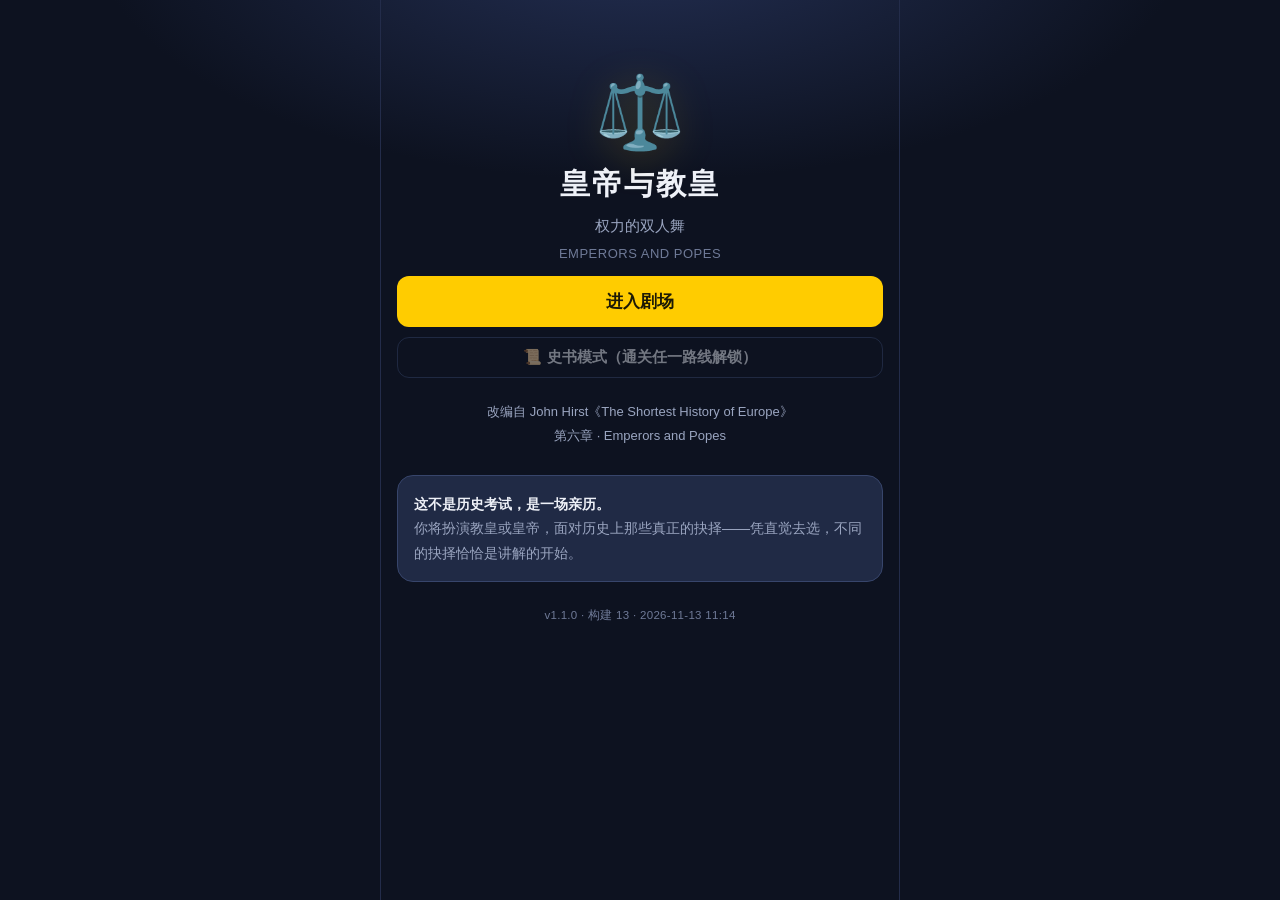
==== index.html @ ef453742 "按幕精简事件卡：第二/三/四幕按 ACT_OMIT 各去 1/1/9 张，终章全池与第四幕人物线保持 5 位不变（构建 13）" ====
<!DOCTYPE html>
<html lang="zh-CN">
<head>
<meta charset="UTF-8">
<meta name="viewport" content="width=device-width, initial-scale=1.0, viewport-fit=cover">
<meta name="theme-color" content="#1a2238">
<meta name="description" content="皇帝与教皇：权力的双人舞 —— 基于《The Shortest History of Europe》第六章的历史抉择游戏">
<title>皇帝与教皇 · 权力的双人舞</title>
<link rel="icon" href="data:image/svg+xml,%3Csvg xmlns='http://www.w3.org/2000/svg' viewBox='0 0 100 100'%3E%3Ctext y='.9em' font-size='90'%3E%E2%9A%96%EF%B8%8F%3C/text%3E%3C/svg%3E">
<link rel="stylesheet" href="style.css">
</head>
<body>
<div id="app">

  <header id="topbar" class="hidden">
    <button id="btn-home" class="tb-btn" aria-label="回到首页">⌂</button>
    <div id="tb-title">权力的双人舞</div>
    <button id="btn-source" class="tb-btn" aria-label="查看书中原文">📄</button>
  </header>

  <main id="stage">
    <section id="screen-home" class="screen"></section>
    <section id="screen-lines" class="screen"></section>
    <section id="screen-game" class="screen"></section>
    <section id="screen-puzzle" class="screen"></section>
    <section id="screen-ending" class="screen"></section>
    <section id="screen-clear" class="screen"></section>
    <section id="screen-history" class="screen"></section>
    <section id="screen-gallery" class="screen"></section>
    <section id="screen-editor" class="screen"></section>
  </main>

  <audio id="ambience" preload="auto"></audio>

  <!-- 通用浮窗（书中原文 / 图鉴放大） -->
  <div id="overlay" class="hidden" role="dialog" aria-modal="true" aria-label="浮窗">
    <div id="overlay-backdrop"></div>
    <div id="overlay-body"></div>
  </div>

  <!-- 跨屏状态播报：判定结果等，供屏幕阅读器朗读 -->
  <div id="sr-status" class="sr-only" role="status" aria-live="polite"></div>
</div>

<script src="version.js?v=13"></script>
<script src="data.js"></script>
<script src="app.js"></script>
<script src="version-ui.js?v=13"></script>
</body>
</html>
---- style.css ----
/* ============================================================
   《皇帝与教皇 · 权力的双人舞》样式
   深蓝底 + 金色强调；三股势力：教权蓝 / 皇权琥珀 / 地方灰
   移动优先，最大宽度 520px 居中，桌面两侧留白渐变。
   ============================================================ */

:root {
  --bg: #12182b;
  --bg2: #1a2238;
  --panel: #202a45;
  --panel2: #273353;
  --line: #37456b;
  --text: #eef1f8;
  --text-dim: #9aa5c0;
  --gold: #ffcc00;
  --church: #378ADD;
  --state: #EF9F27;
  --local: #a8a79f;
  --good: #6fd08c;
  --radius: 16px;
}

* { box-sizing: border-box; -webkit-tap-highlight-color: transparent; }

html, body {
  margin: 0; padding: 0;
  background: var(--bg);
  color: var(--text);
  font-family: -apple-system, BlinkMacSystemFont, "Segoe UI", "PingFang SC",
    "Hiragino Sans GB", "Microsoft YaHei", sans-serif;
  font-size: 16px; line-height: 1.75;
  min-height: 100vh;
  overscroll-behavior-y: none;
  /* 拖拽行放大时左右会略微溢出容器，禁掉横向滚动 */
  overflow-x: hidden;
  overflow-x: clip;
}

body {
  background:
    radial-gradient(1200px 500px at 50% -10%, #243055 0%, transparent 60%),
    var(--bg);
}

#app { max-width: 520px; margin: 0 auto; min-height: 100vh; position: relative; }

/* ---------- 顶栏 ---------- */
#topbar {
  position: sticky; top: 0; z-index: 50;
  display: flex; align-items: center; justify-content: space-between;
  padding: calc(env(safe-area-inset-top, 0px) + 8px) 12px 8px;
  background: rgba(18, 24, 43, .92);
  backdrop-filter: blur(8px);
  border-bottom: 1px solid var(--line);
}
#topbar.hidden { display: none; }
.tb-btn {
  background: var(--panel); color: var(--text);
  border: 1px solid var(--line); border-radius: 10px;
  width: 40px; height: 38px; font-size: 18px; line-height: 1;
  cursor: pointer; flex: 0 0 auto;
}
#tb-title {
  font-size: 15px; color: var(--gold); letter-spacing: 1px;
  text-align: center; flex: 1; padding: 0 8px;
  white-space: nowrap; overflow: hidden; text-overflow: ellipsis;
}

/* ---------- 屏幕切换 ---------- */
#stage { padding: 14px 16px calc(env(safe-area-inset-bottom, 0px) + 28px); }
.screen { display: none; animation: fadein .35s ease both; }
.screen.active { display: block; }
@keyframes fadein { from { opacity: 0; transform: translateY(10px); } to { opacity: 1; transform: none; } }

/* ---------- 通用 ---------- */
.btn {
  display: block; width: 100%;
  background: var(--gold); color: #1c1a05;
  border: none; border-radius: 12px;
  padding: 14px 16px; font-size: 17px; font-weight: 700;
  cursor: pointer; margin-top: 10px;
  transition: transform .12s ease, filter .12s ease;
}
.btn:active { transform: scale(.98); filter: brightness(.92); }
.btn.ghost {
  background: transparent; color: var(--text);
  border: 1px solid var(--line);
}
.btn.small { padding: 10px 14px; font-size: 15px; }
.btn.danger { color: #ef8d8d; border-color: rgba(239, 141, 141, .3); }

/* ---------- 首页「进入剧场」：隐藏线解锁时的强调动效 ---------- */
.btn.hidden-open {
  position: relative; overflow: hidden;
  background: linear-gradient(100deg, var(--gold), #ffe884 48%, var(--gold));
  animation: startPulse 1.9s ease-in-out infinite;
}
.btn.hidden-open::after {
  content: ''; position: absolute; top: 0; bottom: 0; left: -60%; width: 42%;
  background: linear-gradient(100deg, transparent, rgba(255, 255, 255, .6), transparent);
  animation: startShine 2.6s ease-in-out infinite; pointer-events: none;
}
@keyframes startPulse {
  0%, 100% { box-shadow: 0 0 0 0 rgba(255, 204, 0, .5), 0 0 10px rgba(255, 204, 0, .15); }
  50%      { box-shadow: 0 0 0 9px rgba(255, 204, 0, 0), 0 0 22px rgba(255, 204, 0, .4); }
}
@keyframes startShine { 0% { left: -60%; } 55%, 100% { left: 135%; } }
.btn-badge {
  display: inline-block; vertical-align: middle; margin-left: 8px;
  padding: 3px 9px; border-radius: 99px;
  font-size: 12px; font-weight: 700; letter-spacing: .5px;
  background: #1c1a05; color: var(--gold);
  animation: badgeBlink 1.6s ease-in-out infinite;
}
@keyframes badgeBlink { 0%, 100% { opacity: 1; } 50% { opacity: .5; } }
.start-tip {
  margin-top: 8px; text-align: center; font-size: 12.5px; line-height: 1.5;
  color: var(--gold); animation: tipBreathe 1.9s ease-in-out infinite;
}
@keyframes tipBreathe { 0%, 100% { opacity: .55; } 50% { opacity: 1; } }
@media (prefers-reduced-motion: reduce) {
  .btn.hidden-open, .btn.hidden-open::after, .btn-badge, .start-tip { animation: none; }
  .btn.hidden-open { box-shadow: 0 0 14px rgba(255, 204, 0, .35); }
  .lever, .lever.pending { transition: none; }
  .lever.pending { opacity: 1; transform: none; }
  .tut-tip { animation: none; }
}

/* ---------- 首页：通关奖章 / 隐藏线提示 / 清空 ---------- */
.clear-medal {
  display: flex; align-items: center; gap: 12px; width: 100%; text-align: left;
  margin-top: 14px; padding: 12px 14px; cursor: pointer;
  background: linear-gradient(100deg, rgba(255,204,0,.14), rgba(255,204,0,.04));
  border: 1px solid rgba(255, 204, 0, .38);
  border-radius: var(--radius); color: var(--text);
}
.clear-medal:active { transform: scale(.985); }
.clear-medal .cm-txt { flex: 1; }
.clear-medal .cm-txt b { display: block; font-size: 15px; color: var(--gold); }
.clear-medal .cm-txt span { font-size: 12.5px; color: var(--text-dim); }
.clear-medal .cm-go { font-size: 13px; color: var(--gold); }
.medal-svg { display: block; flex: 0 0 auto; }
/* 奖章图标自带一块点击区（隐藏清单的三击入口），不参与卡片跳转 */
.medal-hit { display: inline-flex; flex: 0 0 auto; }

/* 拿到最终奖章后才出现的姊妹作入口：低调的正式入口 */
.tl-beta {
  display: flex; align-items: center; gap: 10px; width: 100%;
  margin-top: 10px; padding: 10px 12px;
  border: 1px dashed var(--line); border-radius: var(--radius);
  background: rgba(255,255,255,.02); color: var(--text-dim);
  text-decoration: none; transition: .18s;
}
.tl-beta:hover, .tl-beta:focus-visible { border-color: var(--gold-dim); color: var(--text); }
.tl-beta-tag {
  flex: 0 0 auto; font-size: 11px; padding: 2px 7px; border-radius: 99px;
  border: 1px solid var(--line); letter-spacing: .5px;
}
.tl-beta-txt { flex: 1; min-width: 0; }
.tl-beta-txt b { display: block; font-size: 13.5px; font-weight: 600; color: var(--text); }
.tl-beta-txt small { display: block; font-size: 11.5px; color: var(--text-dim); margin-top: 2px; }
.tl-beta-go { font-size: 18px; }

/* ---------- 恭喜通关页 ---------- */
.clear-hero { text-align: center; padding: 10px 0 4px; }
.medal-wrap { display: inline-block; filter: drop-shadow(0 8px 18px rgba(255, 204, 0, .3)); }
.medal-wrap.pop { animation: medalPop .9s cubic-bezier(.2, 1.4, .4, 1); }
@keyframes medalPop {
  0% { transform: scale(.3) rotate(-18deg); opacity: 0; }
  60% { transform: scale(1.15) rotate(4deg); opacity: 1; }
  100% { transform: scale(1) rotate(0); opacity: 1; }
}
.clear-title {
  font-size: 28px; font-weight: 800; letter-spacing: 4px; margin-top: 10px;
  color: var(--gold); text-shadow: 0 3px 14px rgba(255, 204, 0, .25);
}
.clear-sub { font-size: 13.5px; color: var(--text-dim); margin-top: 8px; line-height: 1.7; }
.clear-card { margin-top: 16px; }
.clear-lines { display: flex; flex-direction: column; gap: 8px; }
.cl-row {
  display: flex; align-items: center; gap: 10px;
  background: var(--panel2); border-radius: 11px; padding: 9px 12px;
}
.cl-ic { font-size: 20px; flex: 0 0 26px; text-align: center; }
.cl-mid { flex: 1; }
.cl-mid b { display: block; font-size: 15px; }
.cl-mid span { font-size: 12px; }
.cl-best { font-size: 16px; font-weight: 700; color: var(--gold); }
.cl-best em { font-style: normal; font-size: 11px; font-weight: 400; color: var(--text-dim); margin-left: 3px; }
.clear-total {
  margin-top: 14px; text-align: center; padding: 12px;
  background: var(--panel2); border-radius: 12px;
}
.clear-total b { display: block; font-size: 26px; color: var(--gold); }
.clear-total span { font-size: 12.5px; color: var(--text-dim); }
.hidden-tag { background: rgba(111, 208, 140, .16); color: var(--good); }
.line-btn.fresh { border-color: rgba(111, 208, 140, .45); }

.card {
  background: var(--panel); border: 1px solid var(--line);
  border-radius: var(--radius); padding: 16px; margin-top: 12px;
}
.dim { color: var(--text-dim); font-size: 14px; }
.gold { color: var(--gold); }
.en { font-style: italic; color: var(--text-dim); font-size: 14px; display: block; margin-top: 6px; }

/* ---------- 封面 ---------- */
.cover { text-align: center; padding-top: 6vh; }
.cover .scales { font-size: 72px; line-height: 1; margin: 8px 0 4px;
  filter: drop-shadow(0 6px 18px rgba(255, 204, 0, .25)); }
.cover h1 { font-size: 30px; margin: 10px 0 2px; letter-spacing: 2px; }
.cover h2 { font-size: 15px; font-weight: 400; color: var(--text-dim); margin: 0 0 4px; }
.cover .sub-en { font-size: 13px; color: #6f7a97; letter-spacing: .5px; }
.cover .source { margin-top: 22px; font-size: 13px; color: var(--text-dim); line-height: 1.9; }
.cover-tips {
  margin-top: 26px; text-align: left;
  font-size: 14px; color: var(--text-dim);
}
.cover-tips b { color: var(--text); }
.cover-tips b.hl { color: var(--gold); }

/* ---------- 选线 ---------- */
.line-btn {
  position: relative;
  display: flex; align-items: center; gap: 14px;
  width: 100%; text-align: left;
  background: var(--panel); border: 1px solid var(--line);
  border-radius: var(--radius); padding: 16px; margin-top: 12px;
  color: var(--text); cursor: pointer;
  transition: border-color .15s ease, transform .12s ease;
}
.line-btn:active { transform: scale(.985); }
.line-btn .ic {
  flex: 0 0 52px; height: 52px; border-radius: 13px;
  display: flex; align-items: center; justify-content: center;
  font-size: 26px; background: var(--panel2);
}
.line-btn h3 { margin: 0; font-size: 18px; }
.line-btn .meta { font-size: 12.5px; color: var(--gold); margin-top: 2px; }
.line-btn p { margin: 6px 0 0; font-size: 14px; color: var(--text-dim); }
.line-btn.locked { opacity: .5; }
.line-btn .tag {
  display: inline-block; font-size: 11px; padding: 1px 8px; border-radius: 99px;
  background: rgba(255, 204, 0, .15); color: var(--gold);
  margin-left: 6px; vertical-align: 2px;
}
.checkmark { font-size: 13px; color: var(--good); margin-left: 6px; }

/* ---------- 隐藏入口：NORMAL（几乎融进底色，只有凑近才看得出） ---------- */
.normal-badge {
  position: absolute; top: 9px; right: 12px;
  font-size: 10px; font-weight: 800; letter-spacing: 2.2px;
  color: rgba(226, 234, 255, .13);
  padding: 3px 6px; border-radius: 6px;
  cursor: pointer; user-select: none; -webkit-user-select: none;
  transition: color .3s ease, background .3s ease;
}
.normal-badge:hover, .normal-badge:active {
  color: rgba(232, 240, 255, .55);
  background: rgba(255, 255, 255, .04);
}
.line-btn.has-normal { padding-top: 18px; }

/* ---------- 场景卡 ---------- */
.scene-head { display: flex; justify-content: space-between; align-items: baseline;
  font-size: 13px; color: var(--text-dim); margin-bottom: 4px; }
.scene-title { font-size: 24px; margin: 0 0 2px; letter-spacing: 1px; }
.scene-where { font-size: 13px; color: var(--gold); }

.scene-img {
  width: 100%; border-radius: 14px; margin: 12px 0 4px;
  aspect-ratio: 16/9; object-fit: cover; border: 1px solid var(--line);
}
.scene-img-cap { font-size: 12px; color: var(--text-dim); margin-bottom: 6px; }
/* 卡诺莎：全章戏剧冲突最盛的一幕，图放大一档 + 一圈极淡的金边（不闪烁、不加装饰） */
.scene-img.hero {
  aspect-ratio: 16/10;
  border-color: rgba(245, 197, 66, .34);
  box-shadow: 0 8px 28px rgba(0, 0, 0, .36);
}
.scene-img-cap.hero {
  font-size: 12.5px; line-height: 1.6; color: var(--text-dim);
  border-left: 2px solid rgba(245, 197, 66, .5);
  padding-left: 9px; margin: 9px 0 6px;
}
/* 素材署名：CC BY 图片必须署名，压成一行极小的字，不干扰阅读 */
.scene-img-credit { font-size: 10.5px; color: #6f7a97; line-height: 1.5; margin: 0 0 8px; }
.scene-img-credit a { color: inherit; text-decoration: underline; text-underline-offset: 2px; opacity: .9; }
.scene-img-credit a:hover { color: var(--gold); opacity: 1; }
.scene-img-cap.hero + .scene-img-credit { padding-left: 11px; margin-top: -2px; }

.scene-deco {
  height: 130px; border-radius: 14px; margin: 12px 0 4px;
  display: flex; align-items: center; justify-content: center;
  font-size: 56px;
  background: linear-gradient(160deg, var(--panel2), var(--bg2));
  border: 1px solid var(--line);
}

.setup p { margin: 8px 0; font-size: 15.5px; }
.setup p:last-child { color: var(--gold); }

.opts { margin-top: 14px; display: flex; flex-direction: column; gap: 10px; }
.opt {
  background: var(--panel2); border: 1px solid var(--line);
  border-radius: 13px; padding: 14px 15px;
  font-size: 15.5px; color: var(--text); text-align: left;
  cursor: pointer; width: 100%;
  transition: border-color .15s, background .15s, transform .1s;
}
.opt:active { transform: scale(.98); }
.opt.chosen { border-color: var(--gold); background: #2c3a63; }
.opt .olabel { color: var(--gold); font-weight: 700; margin-right: 8px; font-size: 14px; }

/* ---------- 反馈 ---------- */
.fb-layer { border-radius: var(--radius); padding: 14px 16px; margin-top: 12px; border: 1px solid var(--line); background: var(--panel); }
.fb-layer .fb-tag {
  display: inline-block; font-size: 12px; font-weight: 700; letter-spacing: 1px;
  padding: 2px 10px; border-radius: 99px; margin-bottom: 8px;
}
.fb-real .fb-tag { background: rgba(55, 138, 221, .2); color: #7db8f0; }
.fb-layer p { margin: 6px 0; font-size: 15px; }
.fb-verdict { font-size: 20px; font-weight: 800; margin: 4px 0 2px; }
.fb-verdict.hit { color: var(--good); }
.fb-verdict.miss { color: var(--state); }
/* 判定下回显玩家刚才点的那一项：低调，但让「后果描述」对得上号 */
.fb-pick { font-size: 13px; color: var(--text-dim); margin: 5px 0 2px; line-height: 1.55; }
/* 仅屏幕阅读器可见的播报区 */
.sr-only {
  position: absolute; width: 1px; height: 1px; padding: 0; margin: -1px;
  overflow: hidden; clip: rect(0, 0, 0, 0); white-space: nowrap; border: 0;
}

.quotebox { border-left: 3px solid var(--gold); padding-left: 12px; margin-top: 10px; }
.quote-play {
  display: inline-flex; align-items: center; justify-content: center;
  width: 30px; height: 30px; margin-left: 8px; vertical-align: middle;
  background: var(--panel2); border: 1px solid var(--line);
  border-radius: 99px; font-size: 15px; cursor: pointer;
}
.quote-play:active { transform: scale(.92); }

/* ---------- 浮窗（书中原文 / 图片放大） ---------- */
#overlay { position: fixed; inset: 0; z-index: 100; }
#overlay.hidden { display: none; }
#overlay-backdrop {
  position: absolute; inset: 0;
  background: rgba(8, 11, 22, .82); backdrop-filter: blur(3px);
}
#overlay-body {
  position: absolute; inset: 0;
  display: flex; align-items: flex-end; justify-content: center;
  padding: 16px 16px calc(env(safe-area-inset-bottom, 0px) + 16px);
  pointer-events: none;
}
.modal-card {
  pointer-events: auto;
  background: var(--bg2); border: 1px solid var(--line);
  border-radius: 18px; padding: 18px;
  width: 100%; max-width: 480px; max-height: 74vh; overflow-y: auto;
  animation: modal-up .25s ease both;
}
@keyframes modal-up { from { opacity: 0; transform: translateY(24px); } to { opacity: 1; transform: none; } }
.modal-title { font-size: 17px; font-weight: 800; color: var(--gold); }
.modal-sub { margin: 2px 0 10px; }
.modal-src { font-size: 14.5px; line-height: 1.8; color: var(--text); margin: 10px 0; }

/* 图鉴放大模式 */
#overlay.lightbox #overlay-body { align-items: center; padding: 0; overflow: hidden; }
.lb-img {
  pointer-events: auto;
  max-width: 94vw; max-height: 82vh;
  touch-action: none; cursor: grab; user-select: none; -webkit-user-drag: none;
  transform-origin: center center;
}
.lb-img:active { cursor: grabbing; }
.lb-hint {
  position: absolute; bottom: calc(env(safe-area-inset-bottom, 0px) + 14px);
  left: 50%; transform: translateX(-50%);
  font-size: 12px; color: rgba(255,255,255,.65);
  background: rgba(0,0,0,.45); padding: 4px 14px; border-radius: 99px;
  pointer-events: none; white-space: nowrap;
}

/* ---------- 势力杠杆 ---------- */
.bal-title { font-size: 12px; letter-spacing: 2px; color: var(--text-dim); margin-bottom: 6px; }
.bal-sub { font-size: 11px; letter-spacing: 0; color: #5f6b8c; margin-left: 8px; }
.lever {
  margin-top: 16px; border-radius: var(--radius);
  background: var(--panel); border: 1px solid var(--line);
  padding: 12px 14px 10px;
}
.lever-bars { display: flex; align-items: flex-end; gap: 10px; height: 190px; margin-top: 10px; }
.lv-col {
  flex: 1; display: flex; flex-direction: column; align-items: center;
  justify-content: flex-end; height: 100%;
}
.lv-mark { font-size: 11px; line-height: 1; color: var(--gold); margin-bottom: 2px; }
.lv-mark.off { visibility: hidden; }
.lv-val { font-size: 14px; font-weight: 800; margin-bottom: 4px; white-space: nowrap; }
.lv-d { font-size: 11.5px; font-weight: 700; margin-left: 4px; }
.lv-d.up { color: var(--good); }
.lv-d.down { color: #ef7d7d; }
.lv-d.flat { color: #5f6b8c; }
.lv-bar {
  width: 100%; max-width: 66px; border-radius: 9px 9px 3px 3px; min-height: 6px;
  transition: height 1.6s cubic-bezier(.22,.85,.25,1);
}
.lv-name { font-size: 11.5px; color: var(--text-dim); margin-top: 5px; }
.lv-tie {
  text-align: center; font-size: 12px; color: var(--state);
  margin-top: 8px; letter-spacing: .5px;
}

.lv-say { font-size: 14px; line-height: 1.7; color: var(--text); margin: 10px 0 0; }
.lv-rel { font-size: 12.5px; color: #ef9f9f; margin-top: 6px; }

/* 影响块分两拍：故事先出现，数字过半秒再淡入 */
.lever { transition: opacity .45s ease, transform .45s cubic-bezier(.25,.8,.3,1); }
.lever.pending { opacity: 0; transform: translateY(12px); }

/* 首次进入的一次性教学气泡 */
.tut-tip {
  margin-top: 14px; padding: 14px 16px 12px; border-radius: var(--radius);
  background: rgba(255, 204, 0, .08); border: 1px solid #5a4a16;
  animation: tut-in .35s ease both;
}
.tut-tip.out { opacity: 0; transform: translateY(-8px); transition: opacity .28s, transform .28s; }
@keyframes tut-in { from { opacity: 0; transform: translateY(-8px); } to { opacity: 1; transform: none; } }
.tut-h { font-size: 11.5px; letter-spacing: 2px; color: var(--gold); font-weight: 700; }
.tut-tip p { margin: 8px 0; font-size: 14px; line-height: 1.75; color: var(--text); }
.tut-tip b { color: var(--gold); }
.tut-tip .btn.small { margin-top: 4px; }

/* 结算曲线：点选某一步的提示条 */
.chart-wrap { position: relative; }
.ch-hit.on { fill: rgba(255,255,255,.035); }
.chart-tip {
  margin-top: 4px; padding: 9px 12px; border-radius: 10px;
  background: var(--bg2); border: 1px solid var(--line);
  font-size: 12.5px; line-height: 1.65; color: var(--text-dim);
  min-height: 38px;
}
.chart-tip b { color: var(--text); }
.ct-row { display: flex; align-items: baseline; gap: 8px; flex-wrap: wrap; }
.ct-mark { font-size: 11.5px; font-weight: 700; }
.ct-mark.hit { color: var(--good); }
.ct-mark.miss { color: var(--state); }
.ct-opt { color: var(--text); margin-top: 2px; }
.ct-nums { display: flex; gap: 12px; flex-wrap: wrap; margin-top: 4px; color: var(--text-dim); }
.ct-nums i { display: inline-block; width: 7px; height: 7px; border-radius: 99px; margin-right: 4px; }
.ct-nums b { color: var(--text); font-weight: 800; }
.ct-nums em { font-style: normal; opacity: .65; margin-left: 3px; }
.chart-legend .lg-line.faint { opacity: .6; }
.chart-legend .lg-axis { font-size: 11px; color: var(--text-dim); opacity: .85; }

/* ---------- 结算：终局判读 ---------- */
.final-verdict { margin-top: 4px; }
.fv-say { font-size: 14px; margin: 8px 0 0; }
.fv-say b { color: var(--gold); }

.chart-legend .lg-line { display: inline-flex; align-items: center; gap: 5px; }
.chart-legend .lg-line b { width: 18px; height: 0; border-top: 2.5px solid #c8d0e4; }
.chart-legend .lg-line b.dash { border-top-style: dashed; opacity: .55; }

/* ---------- 后台数值编辑器 ---------- */
.ed-wrap { padding: 4px 0 30px; }
.ed-title { font-size: 22px; font-weight: 800; color: var(--gold); }
.ed-note { font-size: 12.5px; color: var(--text-dim); line-height: 1.7; margin: 6px 0; }
.ed-wrap code { background: #2b3554; padding: 1px 5px; border-radius: 4px; font-size: 12px; }
.ed-card {
  background: var(--panel); border: 1px solid var(--line);
  border-radius: var(--radius); padding: 12px 14px; margin-top: 12px;
}
.ed-card-h { font-size: 14px; font-weight: 800; margin-bottom: 6px; }
.ed-amp-row { display: flex; align-items: center; gap: 12px; }
.ed-amp-row input[type=range] { flex: 1; accent-color: var(--gold); }
.ed-amp-row b { font-size: 17px; color: var(--gold); min-width: 64px; text-align: right; }
.ed-quick { display: flex; flex-wrap: wrap; gap: 6px; margin-top: 8px; }
.ed-preset {
  font: inherit; font-size: 12.5px; padding: 4px 11px; border-radius: 99px;
  cursor: pointer; background: var(--bg2); color: var(--text); border: 1px solid var(--line);
}
.ed-preset.on { background: var(--gold); color: #1a2238; border-color: var(--gold); font-weight: 800; }
.ed-start { display: flex; flex-direction: column; gap: 8px; margin: 8px 0; }
.ed-start-row { display: flex; align-items: center; gap: 8px; flex-wrap: wrap; }
.ed-start-name { font-size: 13px; font-weight: 800; flex: 1 1 92px; }
.ed-start-row label {
  display: flex; align-items: center; gap: 4px;
  font-size: 12px; color: var(--text-dim);
}
input.ed-num, .ed-start-num {
  font: inherit; font-size: 13px; background: var(--bg2); color: var(--text);
  border: 1px solid var(--line); border-radius: 7px; padding: 5px 4px;
  text-align: center; width: 100%;
}
.ed-start-num { width: 58px; }
.ed-table { margin-top: 6px; }
.ed-line { font-size: 13px; font-weight: 800; letter-spacing: 1px; margin: 14px 0 4px; }
.ed-scene { border-top: 1px solid #2c3756; padding: 6px 0 4px; }
.ed-scene-h { font-size: 13px; color: var(--text-dim); margin-bottom: 4px; }
.ed-scene-h b { color: var(--text); margin-right: 8px; font-weight: 700; }
.ed-opt {
  display: grid; grid-template-columns: 12px 1fr 52px 52px 52px;
  gap: 6px; align-items: center; padding: 3px 2px;
}
.ed-opt.hist { background: rgba(255, 204, 0, .07); border-radius: 8px; }
.ed-mark { font-size: 12px; color: var(--gold); }
.ed-t { font-size: 12.5px; overflow: hidden; text-overflow: ellipsis; white-space: nowrap; }
.ed-eff { grid-column: 2 / -1; font-size: 11px; color: #5f6b8c; }
.ed-actions { display: flex; flex-wrap: wrap; gap: 8px; margin-top: 14px; }
.ed-json {
  width: 100%; font-family: ui-monospace, Menlo, Consolas, monospace; font-size: 12px;
  background: var(--bg2); color: var(--text); border: 1px solid var(--line);
  border-radius: 10px; padding: 8px; resize: vertical;
}
.ed-row-btns { display: flex; gap: 8px; }

/* ---------- 提示条 ---------- */
#toast {
  position: fixed; left: 50%; bottom: 32px; transform: translate(-50%, 12px);
  background: #2b3554; color: var(--text); border: 1px solid var(--line);
  padding: 8px 18px; border-radius: 99px; font-size: 13.5px; opacity: 0;
  transition: opacity .25s, transform .25s; pointer-events: none; z-index: 999;
}
#toast.show { opacity: 1; transform: translate(-50%, 0); }

/* ---------- 对照卡（interlude） ---------- */
.interlude-badge {
  display: inline-block; font-size: 12px; padding: 2px 12px;
  border-radius: 99px; background: rgba(168, 167, 159, .18); color: #cfcdbf;
  margin-bottom: 6px; letter-spacing: 1px;
}
.interlude-title { font-size: 21px; margin: 2px 0 8px; }
.interlude-body p { margin: 8px 0; font-size: 15.5px; }

/* ---------- 旅程复盘（拖拽排序） ---------- */
.puzzle-intro { font-size: 14.5px; color: var(--text-dim); margin-top: 4px; }
.ord-list { margin-top: 14px; display: flex; flex-direction: column; gap: 8px; }
.ord-row {
  display: flex; align-items: stretch; flex-wrap: wrap;
  border: 1.5px solid var(--line); border-radius: 12px;
  background: var(--panel2); overflow: hidden;
  transform-origin: center center;
  transition: border-color .2s, box-shadow .2s, transform .22s cubic-bezier(.25,.8,.3,1);
  will-change: transform;
}
.ord-num {
  flex: 0 0 32px; display: flex; align-items: center; justify-content: center;
  font-size: 14px; color: var(--text-dim); border-right: 1px solid var(--line);
}
.ord-card { flex: 1; display: flex; align-items: center; gap: 4px; padding: 12px 2px 12px 6px; min-width: 0; }
.ord-handle {
  flex: 0 0 28px; text-align: center; color: var(--text-dim);
  font-size: 17px; cursor: grab; touch-action: none;
  user-select: none; -webkit-user-select: none; letter-spacing: -2px;
}
.ord-text { flex: 1; font-size: 14.5px; line-height: 1.45; }
.ord-btns { flex: 0 0 auto; display: flex; flex-direction: column; }
.ord-btn {
  flex: 1; width: 42px; background: transparent; border: none;
  border-left: 1px solid var(--line); color: var(--text-dim);
  font-size: 15px; cursor: pointer;
}
.ord-btn.up { border-bottom: 1px solid var(--line); }
.ord-btn:active { background: rgba(255,255,255,.07); color: var(--gold); }
.ord-row.dragging {
  border-color: var(--gold); opacity: 1;
  background: #33426e;
  transform: scale(1.06);
  box-shadow: 0 20px 46px rgba(0,0,0,.6), 0 0 0 2px rgba(255,204,0,.55);
  position: relative; z-index: 3;
}
.ord-row.dragging .ord-handle { color: var(--gold); cursor: grabbing; font-size: 19px; }
.ord-row.dragging .ord-num { color: var(--gold); font-weight: 800; background: rgba(255,204,0,.1); }
.ord-row.dragging .ord-text { color: #fff; }
@media (prefers-reduced-motion: reduce) {
  .ord-row { transition: border-color .2s, box-shadow .2s; }
  .ord-row.dragging { transform: none; }
}
.ord-row.ok { border-color: var(--good); }
.ord-row.ok .ord-num { color: var(--good); font-weight: 700; }
.ord-row.bad { border-color: #ef7d7d; }
.ord-row.bad .ord-num { color: #ef7d7d; font-weight: 700; }
.ord-hint { flex-basis: 100%; padding: 0 12px 10px 46px; font-size: 13px; color: #ffb3b3; border-top: 1px dashed rgba(239,125,125,.35); padding-top: 8px; }
.puzzle-hint {
  margin-top: 12px; min-height: 24px; font-size: 14px;
  color: var(--gold); text-align: center;
}
.puzzle-hint.shake { animation: shake .4s ease; }
@keyframes shake { 0%,100%{transform:translateX(0)} 20%{transform:translateX(-6px)} 40%{transform:translateX(6px)} 60%{transform:translateX(-4px)} 80%{transform:translateX(4px)} }

/* ---------- 结算 ---------- */
.ending-head { text-align: center; margin-top: 10px; }
.ending-head .big { font-size: 26px; font-weight: 800; }
/* 成绩不再排名：主句只陈述走出多少种可能，称号降级成一行灰色小字 */
.ending-variant { margin-top: 10px; font-size: 16px; color: var(--text); }
.rank-badge { margin-top: 5px; font-size: 12.5px; color: var(--text-dim); }
/* 随本局变化的收束句：与正文同色，只另起一段，不额外加装饰 */
.ending-tail { margin-top: 10px; }
.chart-card { margin-top: 14px; }
.chart-legend { display: flex; flex-wrap: wrap; gap: 10px 16px; font-size: 12.5px; color: var(--text-dim); padding: 4px 2px 0; }
.chart-legend i { display: inline-block; width: 14px; height: 3px; border-radius: 2px; margin-right: 5px; vertical-align: 3px; }
.ending-stats { display: flex; flex-wrap: wrap; gap: 10px; margin-top: 12px; }
.stat-box { flex: 1 1 40%; background: var(--panel); border: 1px solid var(--line); border-radius: 13px; padding: 10px 12px; text-align: center; }
.stat-box .v { font-size: 22px; font-weight: 800; color: var(--gold); }
.stat-box .k { font-size: 12px; color: var(--text-dim); }

/* ---------- 图鉴 ---------- */
.gallery-grid { display: flex; flex-direction: column; gap: 14px; }
.g-item { background: var(--panel); border: 1px solid var(--line); border-radius: var(--radius); overflow: hidden; }
.g-item img { width: 100%; display: block; max-height: 260px; object-fit: cover; cursor: zoom-in; }
.g-item .g-cap { padding: 10px 14px 2px; font-size: 15px; font-weight: 700; }
.g-item .g-note { padding: 0 14px 12px; font-size: 13.5px; color: var(--text-dim); }

/* ---------- 史书模式（竖版时间线） ---------- */
.lane-labels { display: flex; gap: 16px; margin-top: 12px; font-size: 13px; color: var(--text-dim); }
.lane-row { display: flex; align-items: center; gap: 8px; }
.lane-dot { width: 10px; height: 10px; border-radius: 99px; display: inline-block; }
.vt {
  position: relative; margin-top: 16px; margin-left: 6px;
  padding-left: 22px; border-left: 2px solid var(--line);
}
.vt-ev { position: relative; margin: 16px 0 4px; }
.vt-ev::before {
  content: ''; position: absolute; left: -29px; top: 7px;
  width: 10px; height: 10px; border-radius: 99px;
  background: var(--c); border: 2px solid var(--bg);
}
.vt-yr { font-size: 12.5px; color: var(--gold); letter-spacing: .5px; }
.vt-lb { font-size: 15.5px; font-weight: 700; cursor: pointer; }
.vt-lb .vt-toggle { color: var(--text-dim); font-size: 12px; display: inline-block; transition: transform .2s; }
.vt-ev.open .vt-toggle { transform: rotate(180deg); }
.vt-detail { display: none; font-size: 14px; color: var(--text-dim); margin-top: 4px; padding-bottom: 4px; }
.vt-ev.open .vt-detail { display: block; }

/* ---------- 首页进度 ---------- */
.home-menu { margin-top: 8px; }
.progress-line { font-size: 13.5px; color: var(--text-dim); margin-top: 10px; text-align: center; }
/* 中途退出的检查点入口：一行小字，不抢主按钮 */
.resume-line, .puzzle-skip {
  display: block; width: 100%; margin-top: 9px; padding: 2px 0;
  background: none; border: 0; cursor: pointer;
  font: inherit; font-size: 12.5px; color: var(--text-dim);
  text-align: center; text-decoration: underline dotted;
  text-underline-offset: 3px;
}
.resume-line:hover, .resume-line:focus-visible,
.puzzle-skip:hover, .puzzle-skip:focus-visible { color: var(--text); }

/* ---------- 简易线：更紧凑的排版 ---------- */
.sh-where { opacity: .9; }
.setup-easy p { font-size: 16px; line-height: 1.72; margin: 6px 0; }
.setup-easy p:last-child { color: var(--text); }
/* 简易线的卡通图标：比正常线矮一点，留出一屏空间 */
.scene-deco.compact {
  height: 104px; margin: 10px 0 2px; font-size: 46px;
}
/* 简易反馈页只有英文引文：给一点呼吸，不至于太小 */
.quotebox.en-only .en { margin-top: 2px; font-size: 13.5px; line-height: 1.65; }
/* 简易复盘的只读列表 */
.ord-row.static { border-color: #2c3759; background: var(--panel); }
.ord-row.static .ord-card { padding: 11px 12px 11px 10px; }
.ord-row.static .ord-num { color: var(--gold); font-weight: 700; }

/* ---------- 首页：原文/喇叭功能开关 ---------- */
#btn-source.gone { display: none; }
.tip-sound {
  font: inherit; font-size: 13.5px; line-height: 1;
  background: none; border: 0; padding: 0 1px;
  color: inherit; cursor: pointer; vertical-align: -1px;
  position: relative; display: inline-block;
  transition: opacity .12s ease;
}
/* 静音：保持原图标，只叠一道细红线（绝对定位，不产生任何位移） */
.tip-sound.muted::after {
  content: ""; position: absolute; left: -1px; right: -1px; top: 50%;
  height: 1px; margin-top: -.5px;
  background: #cf5b5b; transform: rotate(38deg);
  pointer-events: none;
}
.tip-sound:active { opacity: .7; }

/* ---------- 结算：简易线只留一个成绩格 ---------- */
.ending-stats.one .stat-box { flex: 1 1 100%; }

/* ---------- 隐藏要素清单 ---------- */
.secret-list { margin: 8px 0 4px; display: flex; flex-direction: column; gap: 10px; }
.secret-row { display: flex; gap: 10px; align-items: flex-start; text-align: left; }
.secret-no {
  flex: 0 0 22px; height: 22px; border-radius: 99px;
  display: flex; align-items: center; justify-content: center;
  font-size: 12px; font-weight: 700; color: var(--gold);
  background: rgba(255, 204, 0, .12); border: 1px solid rgba(255, 204, 0, .3);
  margin-top: 2px;
}
.secret-row b { font-size: 14.5px; }
.secret-row p { margin: 2px 0 0; font-size: 13px; line-height: 1.6; color: var(--text-dim); }

hr.sep { border: none; border-top: 1px solid var(--line); margin: 18px 0 6px; }
.section-h { font-size: 13px; letter-spacing: 2px; color: var(--text-dim); margin: 20px 0 0; }

/* 桌面端微调 */
@media (min-width: 560px) {
  body { background:
    radial-gradient(1000px 460px at 50% -8%, #243055 0%, transparent 55%),
    #0d1220; }
  #app { border-left: 1px solid #232c4a; border-right: 1px solid #232c4a; }
}
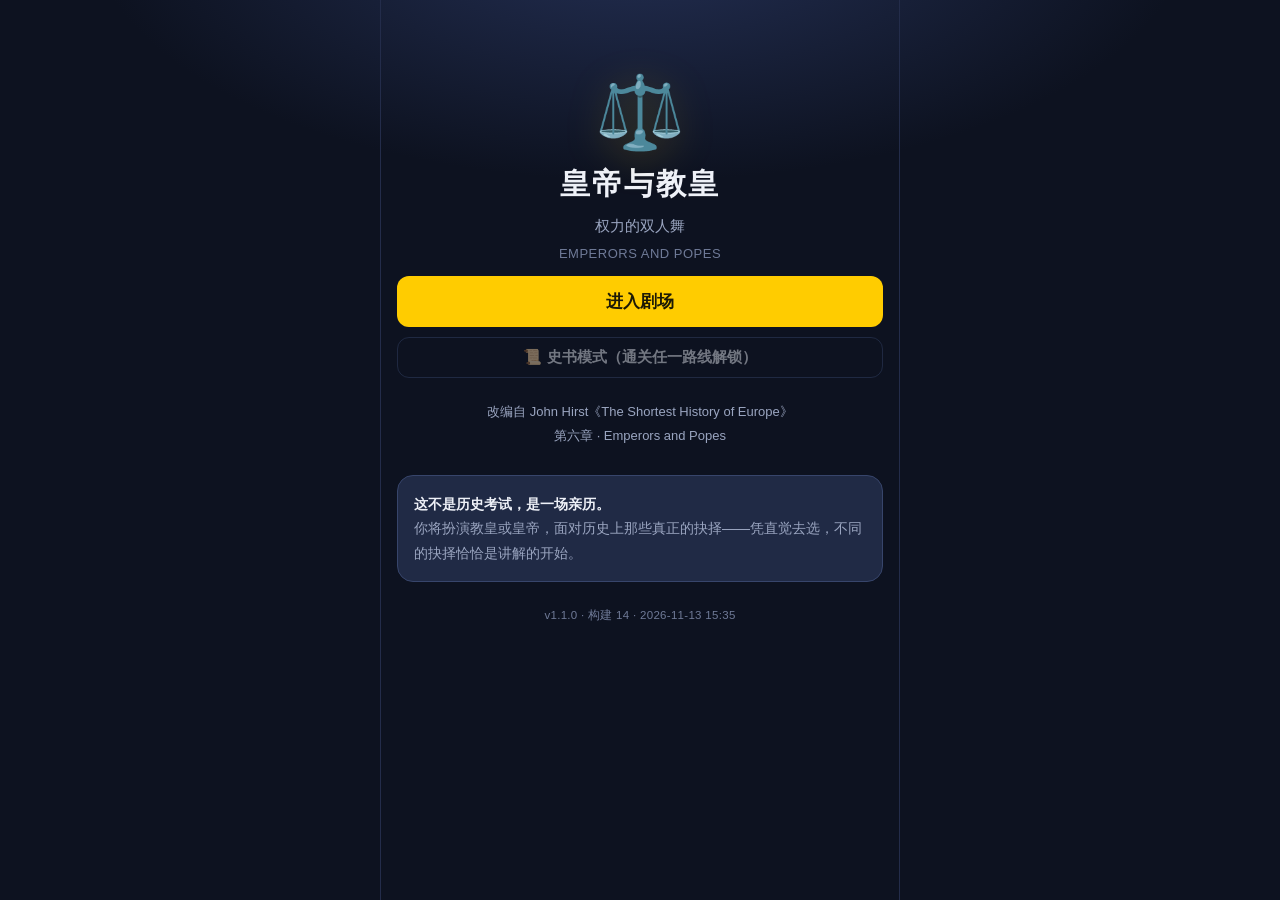
==== commit 2ce076f9: "复习模式改造：通关第三幕后显示入口、错题优先抽 6 张时间卡 + 3 位人物、答对短期搁置 3 天（构建 14）" ====
--- a/index.html
+++ b/index.html
@@ -42,9 +42,9 @@
   <div id="sr-status" class="sr-only" role="status" aria-live="polite"></div>
 </div>
 
-<script src="version.js?v=13"></script>
+<script src="version.js?v=14"></script>
 <script src="data.js"></script>
 <script src="app.js"></script>
-<script src="version-ui.js?v=13"></script>
+<script src="version-ui.js?v=14"></script>
 </body>
 </html>
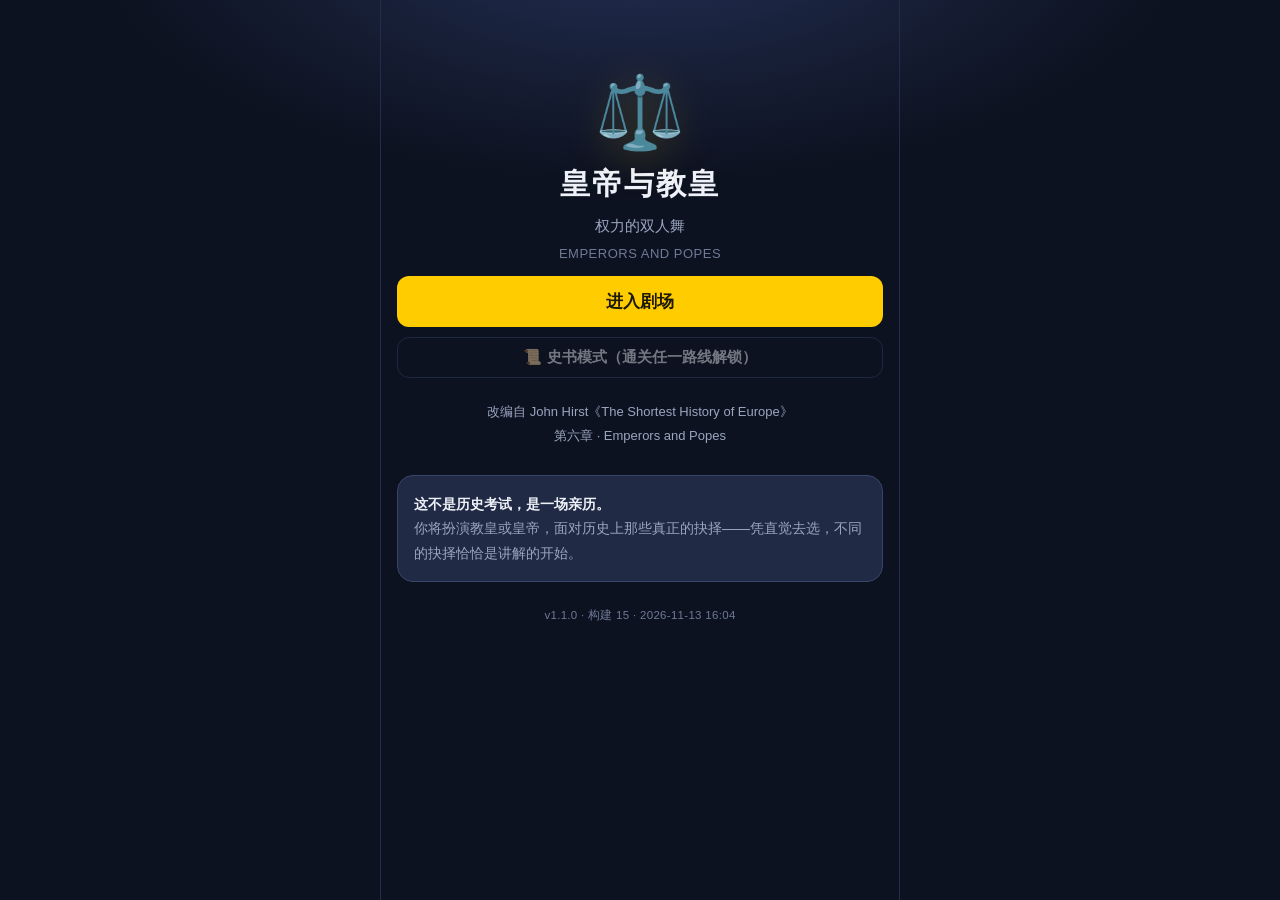
==== commit b14be569: "首页界面微调：菜单与姊妹作收窄到与收集卡片同宽，返回中断游戏链接移到收集卡片下方（构建 15）" ====
--- a/index.html
+++ b/index.html
@@ -42,9 +42,9 @@
   <div id="sr-status" class="sr-only" role="status" aria-live="polite"></div>
 </div>
 
-<script src="version.js?v=14"></script>
+<script src="version.js?v=15"></script>
 <script src="data.js"></script>
 <script src="app.js"></script>
-<script src="version-ui.js?v=14"></script>
+<script src="version-ui.js?v=15"></script>
 </body>
 </html>
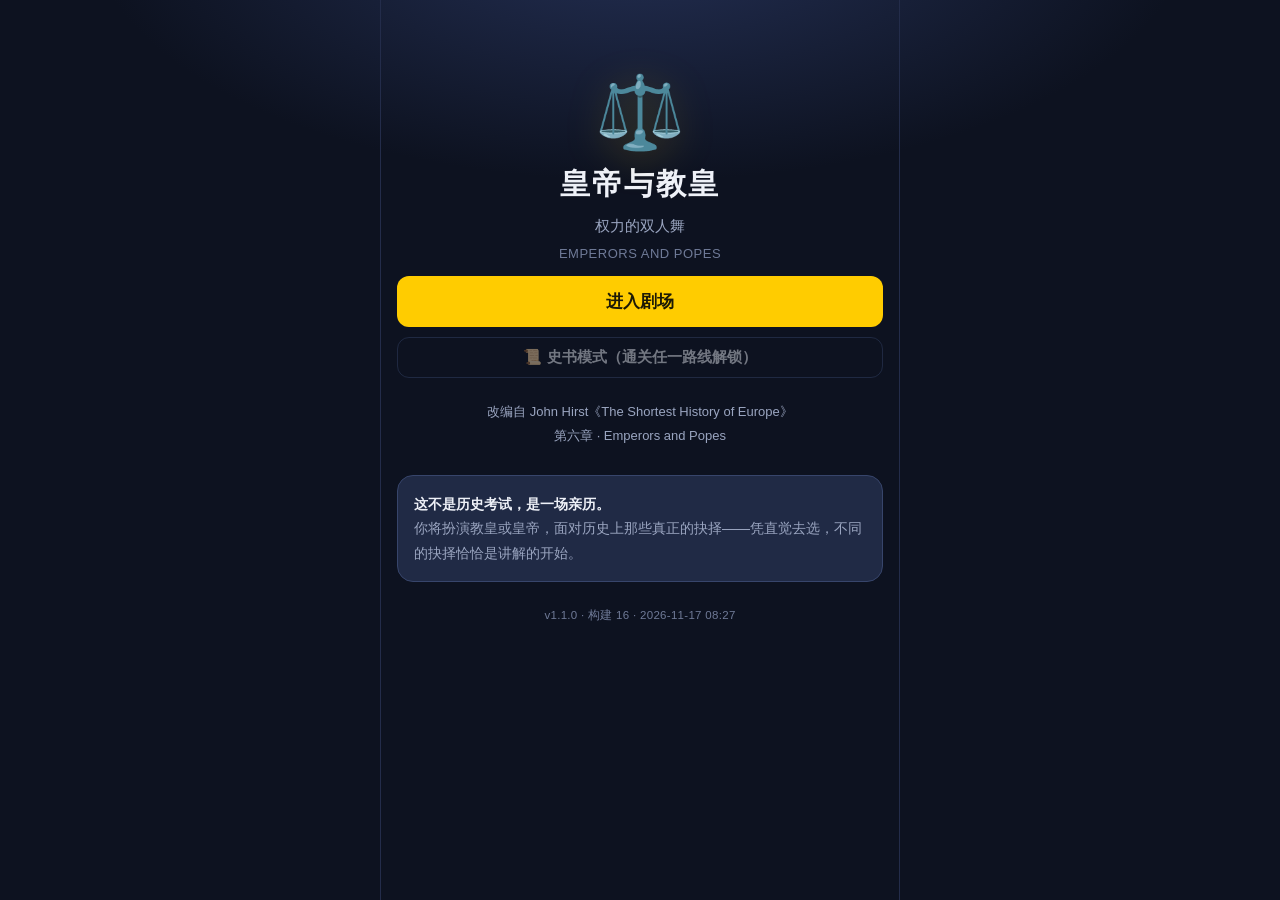
==== commit d7be7fd3: "对局体验优化：HUD 首次引导、插入位虚线卡槽、手牌可直接拖动放入（构建 16）" ====
--- a/index.html
+++ b/index.html
@@ -42,9 +42,9 @@
   <div id="sr-status" class="sr-only" role="status" aria-live="polite"></div>
 </div>
 
-<script src="version.js?v=15"></script>
+<script src="version.js?v=16"></script>
 <script src="data.js"></script>
 <script src="app.js"></script>
-<script src="version-ui.js?v=15"></script>
+<script src="version-ui.js?v=16"></script>
 </body>
 </html>
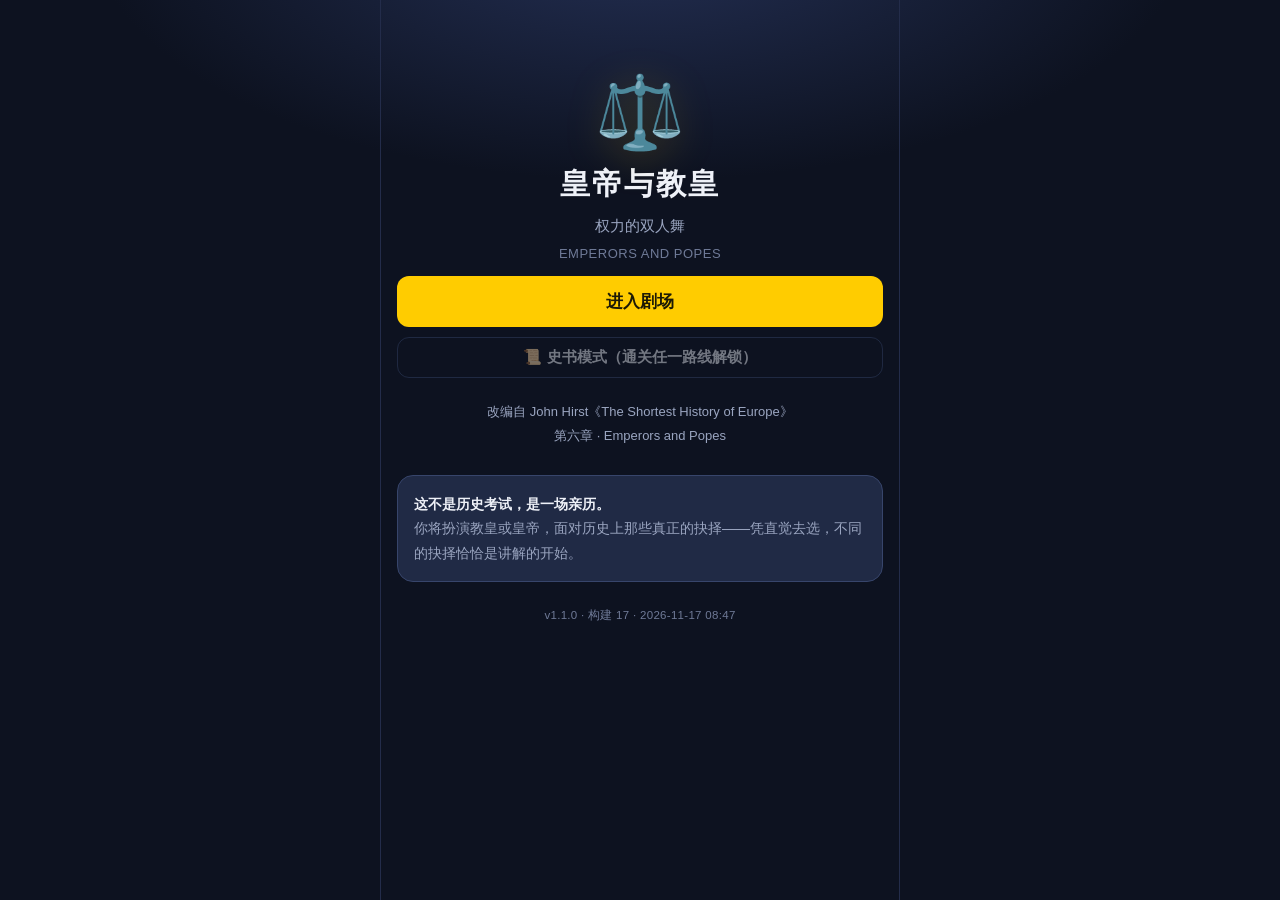
==== commit 2d74dc7f: "虚线卡槽区分两态：点选只亮细金线，拖动时插入与真卡等尺寸、等间距的虚线预览卡（构建 17）" ====
--- a/index.html
+++ b/index.html
@@ -42,9 +42,9 @@
   <div id="sr-status" class="sr-only" role="status" aria-live="polite"></div>
 </div>
 
-<script src="version.js?v=16"></script>
+<script src="version.js?v=17"></script>
 <script src="data.js"></script>
 <script src="app.js"></script>
-<script src="version-ui.js?v=16"></script>
+<script src="version-ui.js?v=17"></script>
 </body>
 </html>
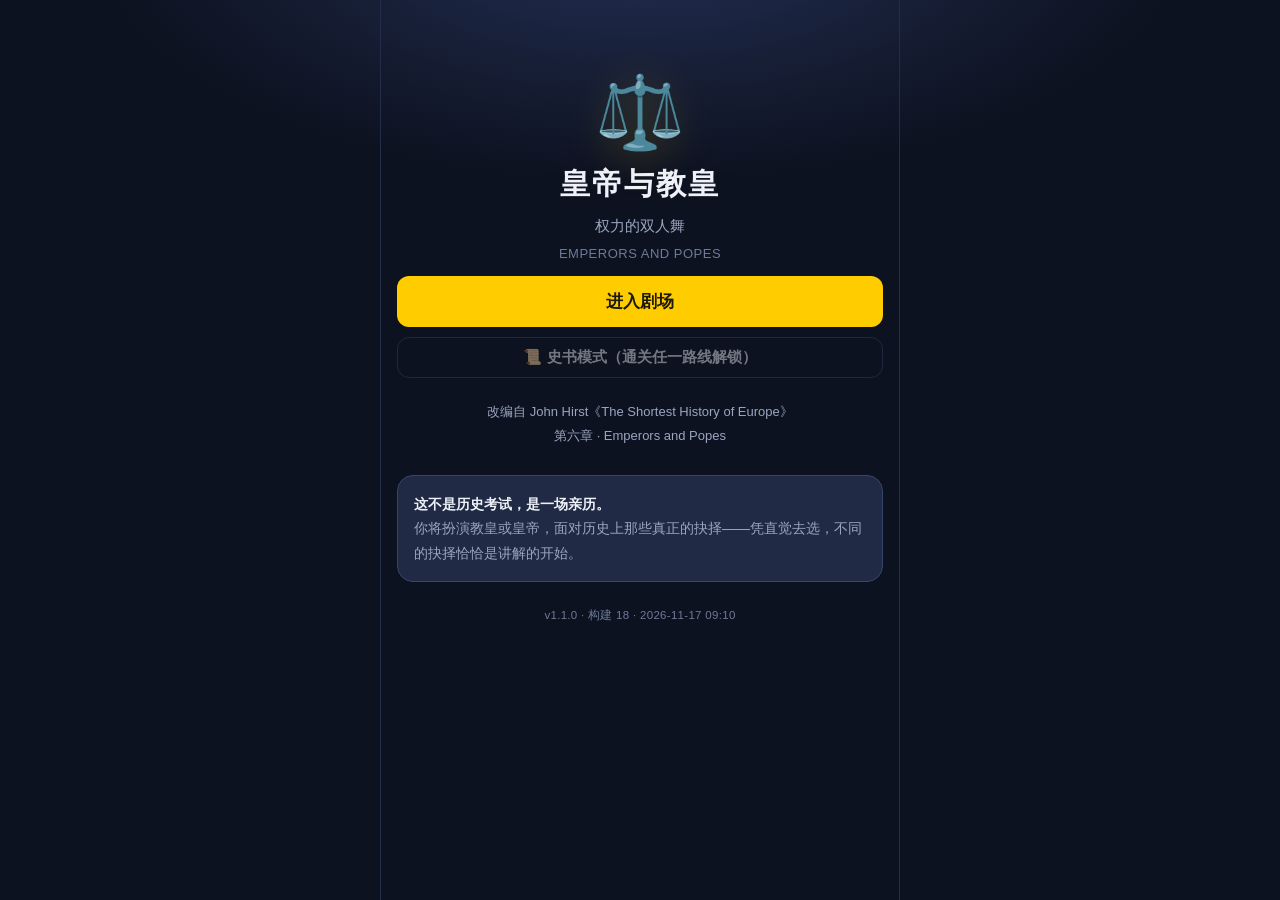
==== commit 35261d77: "拖动提示改为全插入位虚线占位+近亮远暗渐变，拖动时锁定文字选择（构建 18）" ====
--- a/index.html
+++ b/index.html
@@ -42,9 +42,9 @@
   <div id="sr-status" class="sr-only" role="status" aria-live="polite"></div>
 </div>
 
-<script src="version.js?v=17"></script>
+<script src="version.js?v=18"></script>
 <script src="data.js"></script>
 <script src="app.js"></script>
-<script src="version-ui.js?v=17"></script>
+<script src="version-ui.js?v=18"></script>
 </body>
 </html>
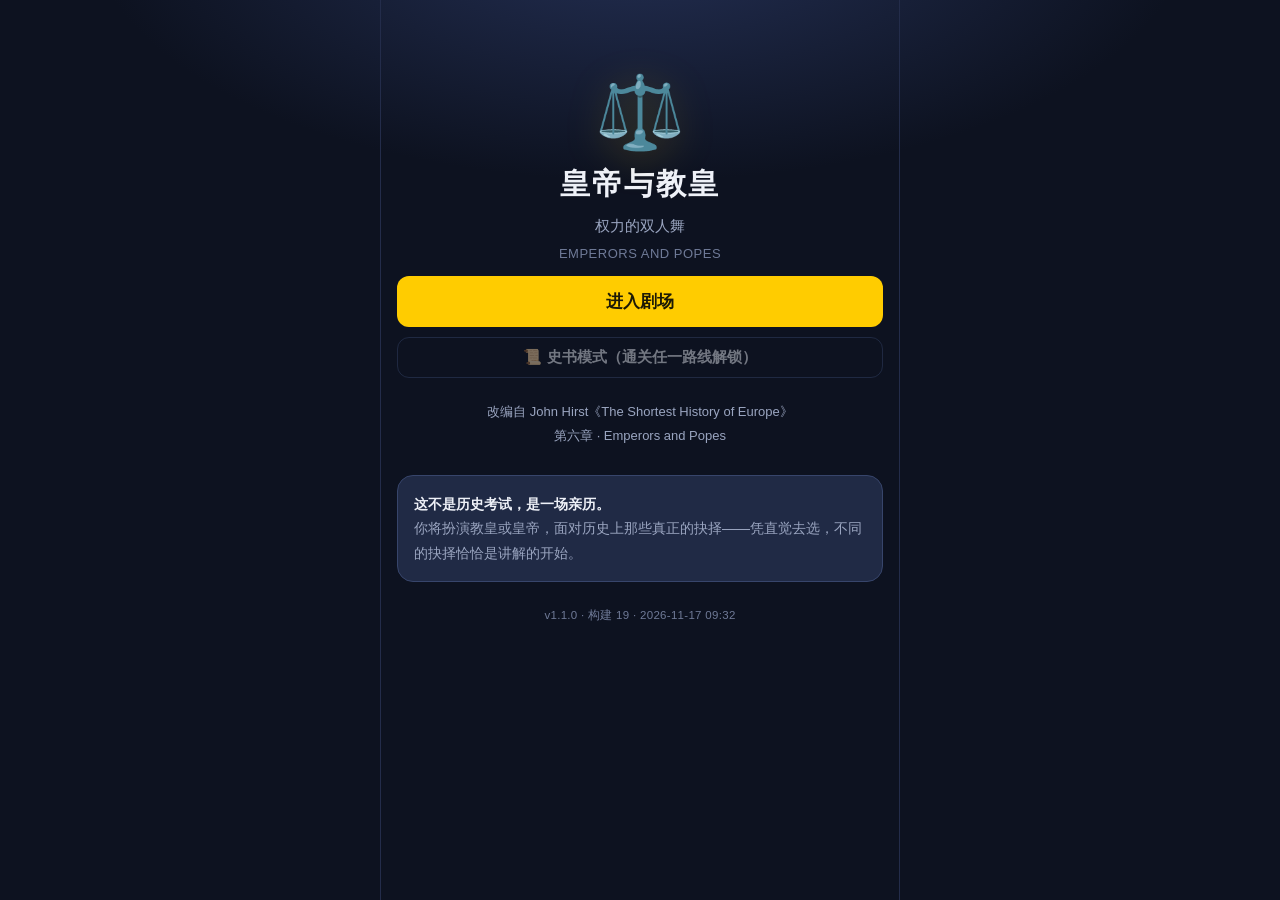
==== commit 058eac9b: "拖动预览虚线卡补间距：预览卡与真卡间距==真实落牌间距（桌面22/手机20），拖动中关掉真卡hover浮起（构建 19）" ====
--- a/index.html
+++ b/index.html
@@ -42,9 +42,9 @@
   <div id="sr-status" class="sr-only" role="status" aria-live="polite"></div>
 </div>
 
-<script src="version.js?v=18"></script>
+<script src="version.js?v=19"></script>
 <script src="data.js"></script>
 <script src="app.js"></script>
-<script src="version-ui.js?v=18"></script>
+<script src="version-ui.js?v=19"></script>
 </body>
 </html>
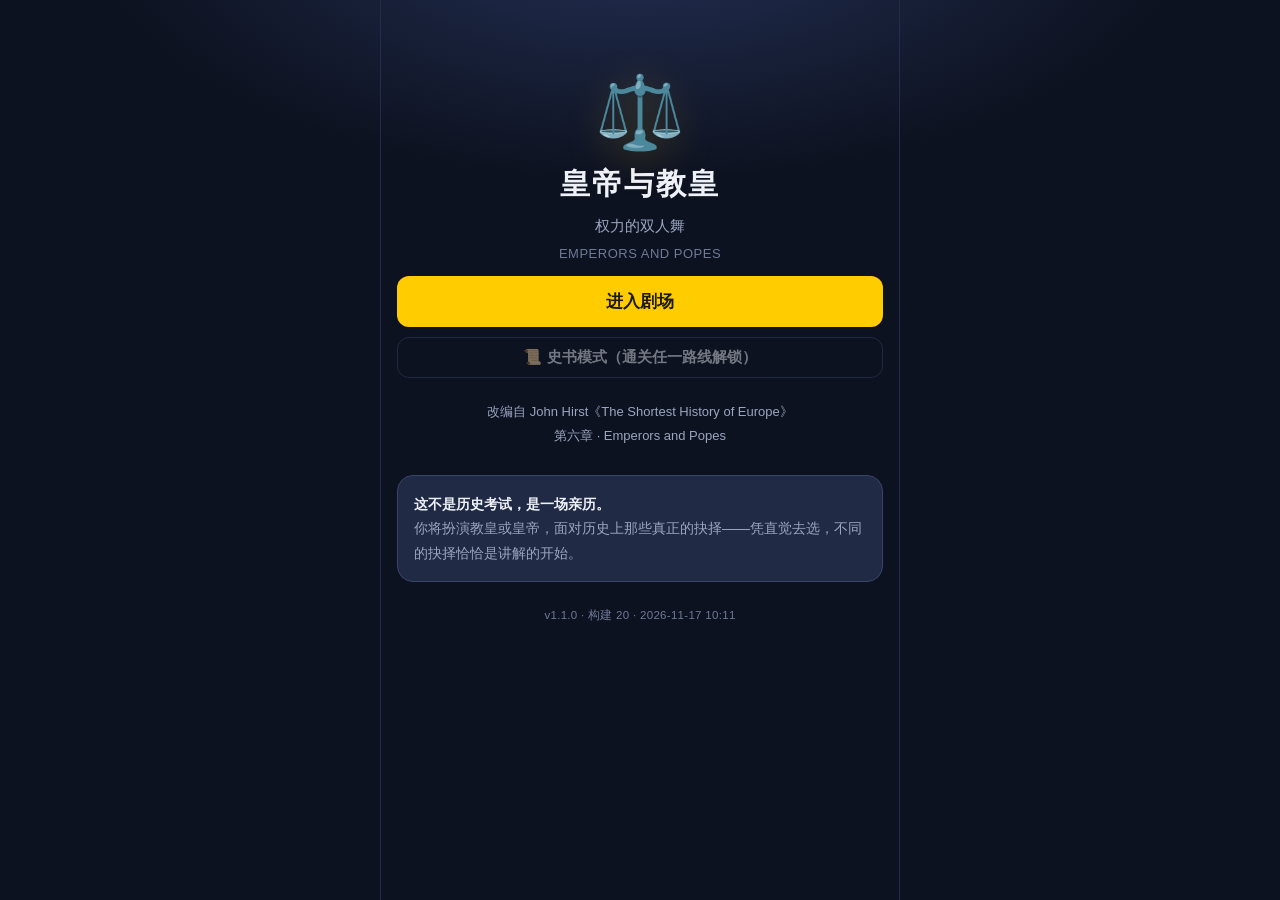
==== commit 28ecb89e: "修复拖动五问题：ghost插slot前恢复首卡居中与文字对称、放错不插幽灵卡、手牌touch-action修复手机拖动、近距can-drop远距取消（构建 20）" ====
--- a/index.html
+++ b/index.html
@@ -42,9 +42,9 @@
   <div id="sr-status" class="sr-only" role="status" aria-live="polite"></div>
 </div>
 
-<script src="version.js?v=19"></script>
+<script src="version.js?v=20"></script>
 <script src="data.js"></script>
 <script src="app.js"></script>
-<script src="version-ui.js?v=19"></script>
+<script src="version-ui.js?v=20"></script>
 </body>
 </html>
